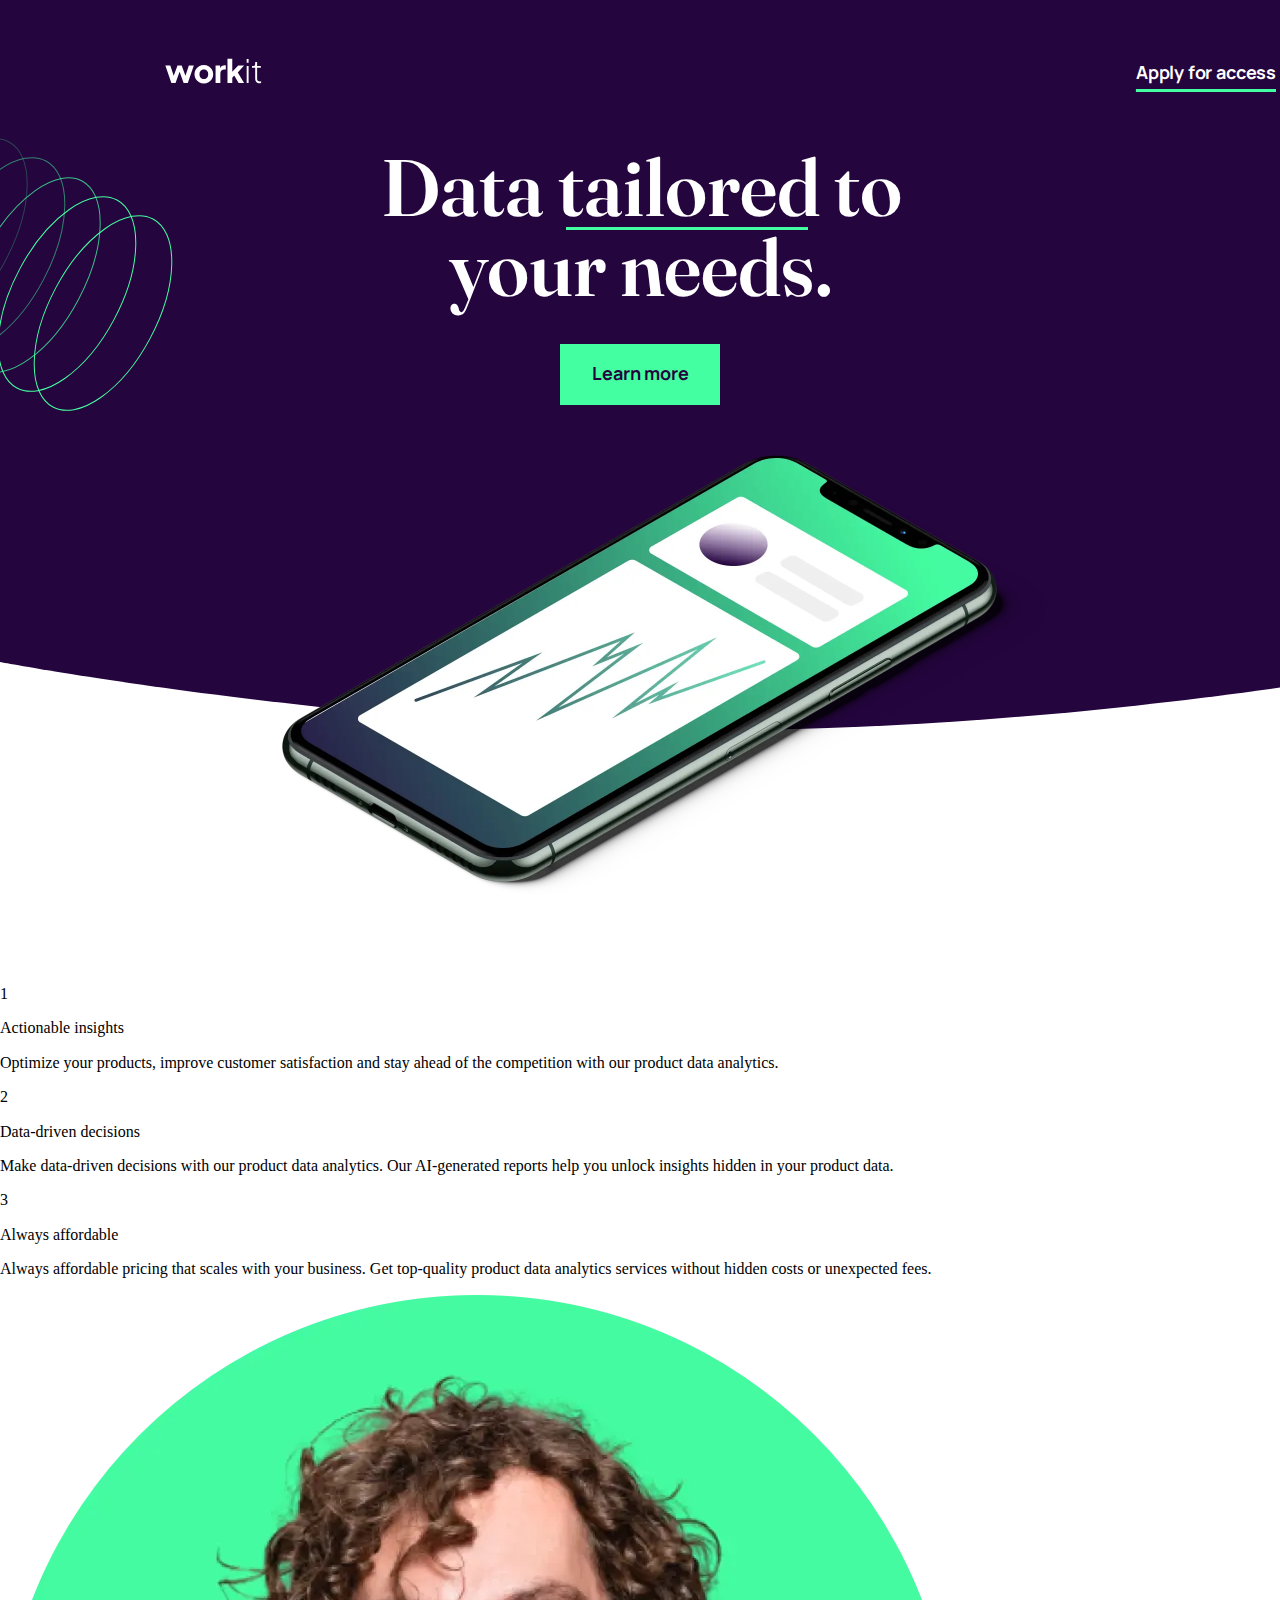
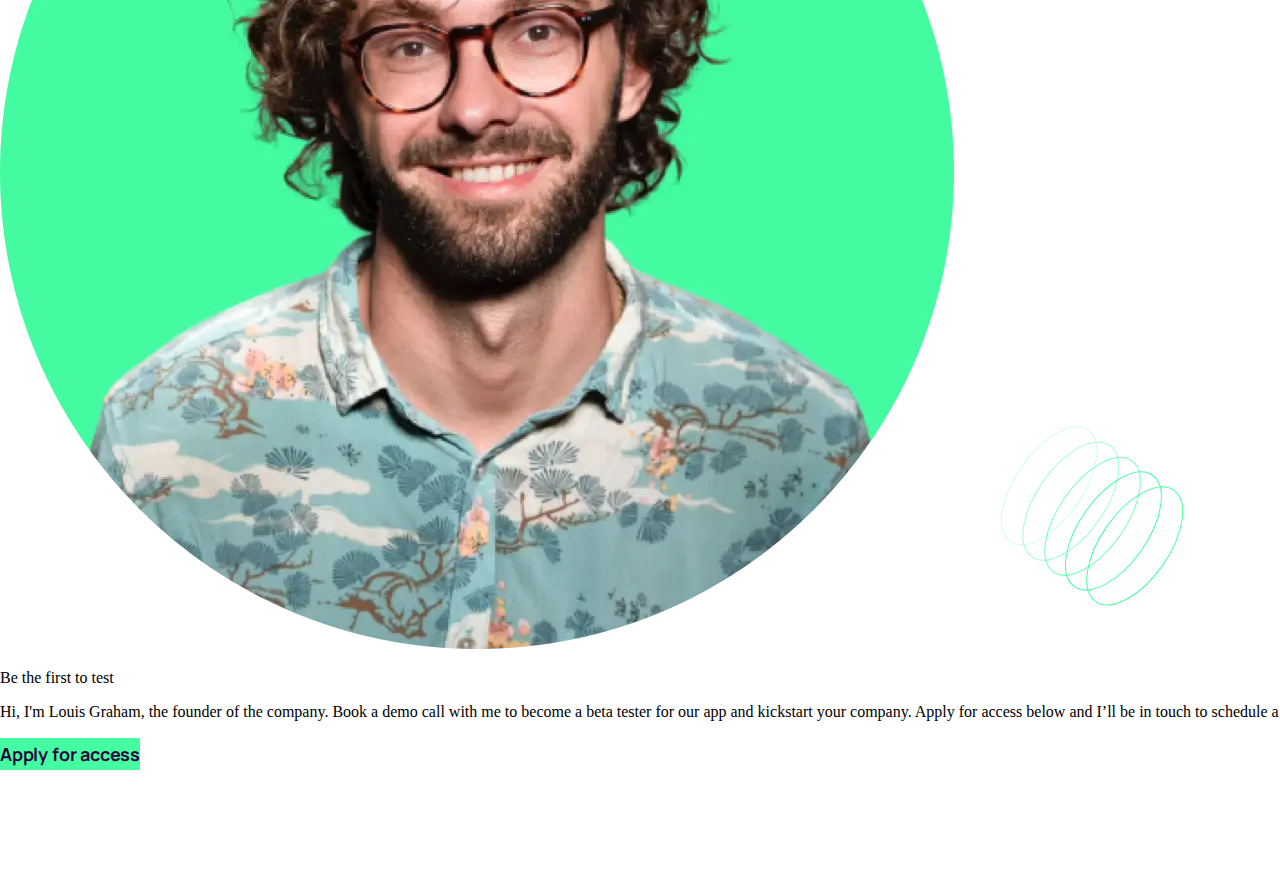
==== index.html @ c95241c6 "Initial commit" ====
<!DOCTYPE html>
<html lang="en">

<head>
  <meta charset="UTF-8">
  <meta name="viewport" content="width=device-width, initial-scale=1.0">
  <link rel="icon" type="image/png" sizes="32x32" href="./assets/images/favicon-32x32.png">
  <link rel="stylesheet" type="text/css" href="normalize.css">
  <link rel="stylesheet" type="text/css" href="style.css">
  <link rel="preconnect" href="https://fonts.googleapis.com">
<link rel="preconnect" href="https://fonts.gstatic.com" crossorigin>
<link href="https://fonts.googleapis.com/css2?family=Fraunces:opsz,wght@9..144,600&family=Manrope:wght@400;700&display=swap" rel="stylesheet">

  <title>Frontend Mentor | Workit landing page</title>
</head>

<body>
  <div class="header">
    <div id="test">
      <img class="logo" id="upperLogo" src="assets/images/logo-light.svg" alt="lightLogo">
      <button class="secondaryButton" id="upperApply">
        Apply for access
      </button>   
    </div>
      
    <div class="heading">
      <h1 class="headingL">
        Data <span id="headingDeco">tailored</span> to <span id="headerBreak">your needs.</span>
      </h1>
    </div>    
    <img id="leftShape" src="assets/images/bg-pattern-1.svg" alt="bg pattern 1">
    <img id="rightShape" src="assets/images/bg-pattern-2.svg" alt="bg pattern 2">
    <button class="primaryButton" id="learnMore">
      Learn more
    </button>
    <img id="phone" src="assets/images/image-hero.webp" alt="phone hero">
  </div>
  <div class="benefits">
    <div class="circle" id="leftCircle">
      <div class="bodyText" id="leftNumber">
        1
      </div>
      <div class="benefitTexts" id="leftBenefit">
        <p class="headingS" id="leftHeading">
          Actionable insights
        </p>
        <p class="bodyText" id="leftBody">
          Optimize your products, improve customer satisfaction and stay ahead of the competition
          with our product data analytics.
        </p>
      </div>
    </div>

    <div class="circle" id="centerCircle">
      <div class="bodyText" id="leftNumber">
        2
      </div>
      <div class="benefitTexts" id="centerBenefit">
        <p class="headingS" id="centerHeading">
          Data-driven decisions
        </p>
        <p class="bodyText" id="centerBody">
          Make data-driven decisions with our product data analytics. Our AI-generated reports help
          you unlock insights hidden in your product data.
        </p>
      </div>
    </div>

    <div class="circle" id="rightCircle">
      <div class="bodyText" id="leftNumber">
        3
      </div>
      <div class="benefitTexts" id="rightBenefit">
        <p class="headingS" id="rightHeading">
          Always affordable
        </p>
        <p class="bodyText" id="rightBody">
          Always affordable pricing that scales with your business. Get top-quality product data
          analytics services without hidden costs or unexpected fees.
        </p>
      </div>
    </div>
  </div>
  <div class="founder">
    <img id="founderImg" src="assets/images/image-founder.webp" alt="founder img">
    <div id="founderTextBox">
      <p class="headingM">
        Be the first to test
      </p>
      <p class="bodyText">
        Hi, I'm Louis Graham, the founder of the company. Book a demo call with me to become a
        beta tester for our app and kickstart your company. Apply for access below and I’ll be
        in touch to schedule a call.
      </p>
      <button class="primaryButton" id="bottomApply">
        Apply for access
      </button>
      <img id="centerShape" src="assets/images/bg-pattern-3.svg" alt="bg pattern 3">
    </div>
  </div>
</body>

</html>
---- style.css ----
body {    
    margin: 0;
    overflow-x: hidden;
    width: 1440px;
    height: 2494px;
    display: flex;
    flex-direction: column;
}


.header {    
    background-image: url(assets/images/exports/Rectangle.svg);
    background-size:cover;
    width: 100vw;
    height: 730px;
    display: flex;
    flex-direction: column;    
    margin-bottom: 255px;
}

#test {
    display: flex;
}
    
#upperLogo { 
    flex-shrink: 0;
    margin-top: 53px;
    margin-left: 165px;
    margin-right: 873.89px;
}

button{
    padding: 0;
    background-color: unset;
    border: unset;
}

.secondaryButton {    
    color: var(--white, #FFF);
    font-family: 'Manrope';
    font-size: 18px;
    font-style: normal;
    font-weight: 700;
    line-height:  177.778%;
    letter-spacing: -0.18px;
    text-decoration: underline;
    text-decoration-thickness: 3px;
    text-decoration-color: #44FFA1;
    text-underline-offset: 10px;
}

.primaryButton {
    background-color: #44FFA1;
    color: #24053E;
    text-align: center;
    font-family: Manrope;
    font-size: 18px;
    font-style: normal;
    font-weight: 700;
    line-height: 32px;
    letter-spacing: -0.18px;
}

.heading {
    align-self: center;
    width: 635px;
    height: 160px;
    margin-top: 5px;
    margin-left: 2px;
    margin-bottom: 90px;
}
.headingL {
    color: #FFF;
    text-align: center;
    font-feature-settings: 'clig' off, 'liga' off;
    font-family: Fraunces;
    font-size: 80px;
    font-style: normal;
    font-weight: 600;
    line-height: 80px;
}

#headingDeco {
    display: inline-block;
    position: relative;    
}

#headingDeco::after {
    content:"";
    height: 3px;
    width: 92.5%;
    position: absolute;
    background-color: #44FFA1;
    left: 8px;
    bottom: -3px;
    align-self: center;
}

#headerBreak {
    display: inline-block;
}

#upperApply {
    margin-top: 57px;
}

#learnMore {
    align-self: center;
    padding-top: 13px;
    padding-right: 31.5px;
    padding-bottom: 16px;
    padding-left: 32.5px;
    margin-bottom: 50px;
}

#leftShape {
    position: absolute;
    top: 116.12px;
    left: -139px;
}

#centerShape {
    position: absolute;
    top: 2010px;
    left: 982.01px;
}

#rightShape {
    position: absolute;
    top: 314.07px;
    left: 1315.4px;
}

#phone {
    width: 767px;
    align-self: center;
    margin-left: 50px;
}
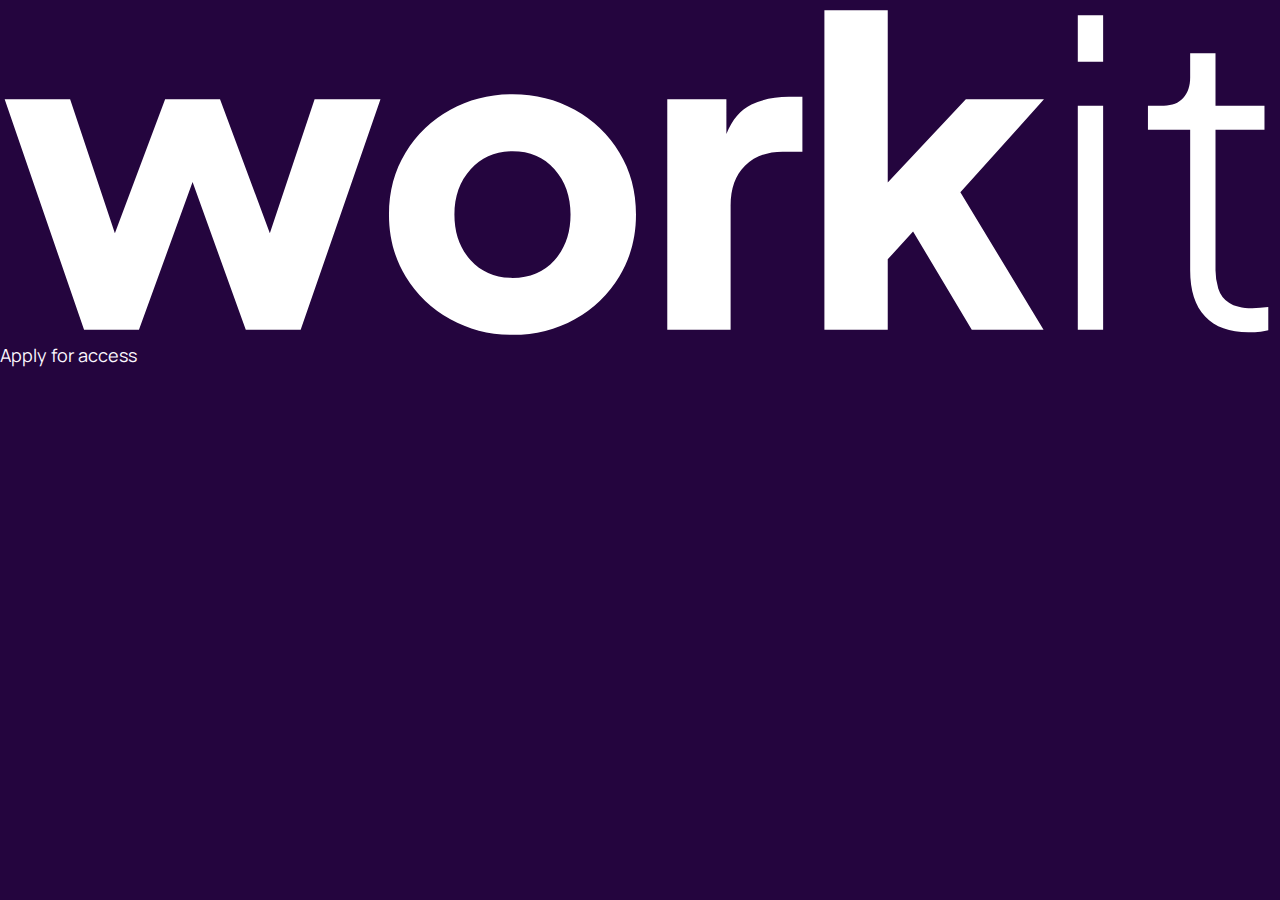
==== commit d5f15df6: "unFinished" ====
--- a/index.html
+++ b/index.html
@@ -4,100 +4,74 @@
 <head>
   <meta charset="UTF-8">
   <meta name="viewport" content="width=device-width, initial-scale=1.0">
-  <link rel="icon" type="image/png" sizes="32x32" href="./assets/images/favicon-32x32.png">
-  <link rel="stylesheet" type="text/css" href="normalize.css">
+  <link 
+    rel="icon"
+    type="image/png"
+    sizes="32x32"
+    href="./assets/images/favicon-32x32.png"
+  />
+  <link rel="stylesheet" type="text/css" href="reset.css">
   <link rel="stylesheet" type="text/css" href="style.css">
   <link rel="preconnect" href="https://fonts.googleapis.com">
-<link rel="preconnect" href="https://fonts.gstatic.com" crossorigin>
-<link href="https://fonts.googleapis.com/css2?family=Fraunces:opsz,wght@9..144,600&family=Manrope:wght@400;700&display=swap" rel="stylesheet">
+  <link rel="preconnect" href="https://fonts.gstatic.com" crossorigin>
+  <link
+    href="https://fonts.googleapis.com/css2?family=Fraunces:opsz,wght@9..144,600&family=Manrope:wght@400;700&display=swap"
+    rel="stylesheet"
+  >
 
   <title>Frontend Mentor | Workit landing page</title>
+
 </head>
 
 <body>
-  <div class="header">
-    <div id="test">
-      <img class="logo" id="upperLogo" src="assets/images/logo-light.svg" alt="lightLogo">
-      <button class="secondaryButton" id="upperApply">
-        Apply for access
-      </button>   
-    </div>
-      
-    <div class="heading">
-      <h1 class="headingL">
-        Data <span id="headingDeco">tailored</span> to <span id="headerBreak">your needs.</span>
-      </h1>
-    </div>    
-    <img id="leftShape" src="assets/images/bg-pattern-1.svg" alt="bg pattern 1">
-    <img id="rightShape" src="assets/images/bg-pattern-2.svg" alt="bg pattern 2">
-    <button class="primaryButton" id="learnMore">
-      Learn more
-    </button>
-    <img id="phone" src="assets/images/image-hero.webp" alt="phone hero">
-  </div>
-  <div class="benefits">
-    <div class="circle" id="leftCircle">
-      <div class="bodyText" id="leftNumber">
-        1
-      </div>
-      <div class="benefitTexts" id="leftBenefit">
-        <p class="headingS" id="leftHeading">
-          Actionable insights
-        </p>
-        <p class="bodyText" id="leftBody">
-          Optimize your products, improve customer satisfaction and stay ahead of the competition
-          with our product data analytics.
-        </p>
-      </div>
-    </div>
+    <header>
+        <img 
+          class="lightlogo" 
+          src="assets/images/logo-light.svg" 
+          alt="workit light logo"
+        >
+        <a class="primaryButton" id="upperButton">
+          <span class="primaryButtonText">
+            Apply for access
+          </span>
+        </a>
+    </header>
 
-    <div class="circle" id="centerCircle">
-      <div class="bodyText" id="leftNumber">
-        2
-      </div>
-      <div class="benefitTexts" id="centerBenefit">
-        <p class="headingS" id="centerHeading">
-          Data-driven decisions
-        </p>
-        <p class="bodyText" id="centerBody">
-          Make data-driven decisions with our product data analytics. Our AI-generated reports help
-          you unlock insights hidden in your product data.
-        </p>
-      </div>
-    </div>
-
-    <div class="circle" id="rightCircle">
-      <div class="bodyText" id="leftNumber">
-        3
-      </div>
-      <div class="benefitTexts" id="rightBenefit">
-        <p class="headingS" id="rightHeading">
-          Always affordable
-        </p>
-        <p class="bodyText" id="rightBody">
-          Always affordable pricing that scales with your business. Get top-quality product data
-          analytics services without hidden costs or unexpected fees.
-        </p>
-      </div>
-    </div>
-  </div>
-  <div class="founder">
-    <img id="founderImg" src="assets/images/image-founder.webp" alt="founder img">
-    <div id="founderTextBox">
-      <p class="headingM">
-        Be the first to test
-      </p>
-      <p class="bodyText">
-        Hi, I'm Louis Graham, the founder of the company. Book a demo call with me to become a
-        beta tester for our app and kickstart your company. Apply for access below and I’ll be
-        in touch to schedule a call.
-      </p>
-      <button class="primaryButton" id="bottomApply">
-        Apply for access
-      </button>
-      <img id="centerShape" src="assets/images/bg-pattern-3.svg" alt="bg pattern 3">
-    </div>
-  </div>
 </body>
 
-</html>+</html>
+
+<!-- Apply for access
+  
+    Data tailored to your needs.
+  
+    Learn more
+    
+    1
+  
+    Actionable insights
+    
+    Optimize your products, improve customer satisfaction and stay ahead of the competition 
+    with our product data analytics.
+  
+    2
+  
+    Data-driven decisions
+  
+    Make data-driven decisions with our product data analytics. Our AI-generated reports help 
+    you unlock insights hidden in your product data.
+  
+    3
+  
+    Always affordable
+  
+    Always affordable pricing that scales with your business. Get top-quality product data 
+    analytics services without hidden costs or unexpected fees.
+  
+    Be the first to test
+  
+    Hi, I'm Louis Graham, the founder of the company. Book a demo call with me to become a 
+    beta tester for our app and kickstart your company. Apply for access below and I’ll be 
+    in touch to schedule a call.
+  
+    Apply for access -->--- a/style.css
+++ b/style.css
@@ -1,142 +1,71 @@
-body {    
-    margin: 0;
-    overflow-x: hidden;
-    width: 1440px;
-    height: 2494px;
-    display: flex;
-    flex-direction: column;
+@import url('https://fonts.googleapis.com/css2?family=Fraunces:opsz,wght@9..144,600&family=Manrope:wght@400;700&display=swap');
+
+:root {
+    --color-primary:  #24053E;
+    --color-secondary: #44FFA1;
+    --color-dark: #584D62;
+    --color-light: #FCF8FF;
+    --color-white: #FFFFFF;
 }
 
-
-.header {    
-    background-image: url(assets/images/exports/Rectangle.svg);
-    background-size:cover;
-    width: 100vw;
-    height: 730px;
-    display: flex;
-    flex-direction: column;    
-    margin-bottom: 255px;
+*{
+    margin: 0;
+    padding: 0;
+    outline: 0;
+    appearance: 0;
+    border: 0;
+    text-decoration: none;
+    box-sizing: border-box;
 }
 
-#test {
-    display: flex;
-}
-    
-#upperLogo { 
-    flex-shrink: 0;
-    margin-top: 53px;
-    margin-left: 165px;
-    margin-right: 873.89px;
+html {
+    font-size: 18px;
 }
 
-button{
-    padding: 0;
-    background-color: unset;
-    border: unset;
+body {
+    width: 100vw;
+    height: 100vh;
+    font-family: 'Manrope', sans-serif;
+    font-size: 1rem;
+    user-select: none;;
+    overflow-x: hidden;
+    background-color: var(--color-primary);
 }
 
-.secondaryButton {    
-    color: var(--white, #FFF);
-    font-family: 'Manrope';
-    font-size: 18px;
-    font-style: normal;
-    font-weight: 700;
-    line-height:  177.778%;
-    letter-spacing: -0.18px;
-    text-decoration: underline;
-    text-decoration-thickness: 3px;
-    text-decoration-color: #44FFA1;
-    text-underline-offset: 10px;
+a {
+    color: var(--color-light);
 }
 
-.primaryButton {
-    background-color: #44FFA1;
-    color: #24053E;
-    text-align: center;
-    font-family: Manrope;
-    font-size: 18px;
-    font-style: normal;
-    font-weight: 700;
-    line-height: 32px;
-    letter-spacing: -0.18px;
+img {
+    display: block;
+    width: 100%;
+    object-fit: cover;
 }
 
-.heading {
-    align-self: center;
-    width: 635px;
-    height: 160px;
-    margin-top: 5px;
-    margin-left: 2px;
-    margin-bottom: 90px;
-}
-.headingL {
-    color: #FFF;
-    text-align: center;
-    font-feature-settings: 'clig' off, 'liga' off;
-    font-family: Fraunces;
-    font-size: 80px;
+h1 {
+    font-family: 'Fraunces';
+    font-size: 4.45em;
     font-style: normal;
     font-weight: 600;
-    line-height: 80px;
+    line-height: 100%;
 }
 
-#headingDeco {
-    display: inline-block;
-    position: relative;    
+h2 {
+    font-family: 'Fraunces';
+    font-size: 3.1rem;
+    font-style: normal;
+    font-weight: 600;
+    line-height: 114.286%;
 }
 
-#headingDeco::after {
-    content:"";
-    height: 3px;
-    width: 92.5%;
-    position: absolute;
-    background-color: #44FFA1;
-    left: 8px;
-    bottom: -3px;
-    align-self: center;
+h3 {
+    font-family: 'Fraunces';
+    font-size: 1.78rem;
+    font-style: normal;
+    font-weight: 600;
+    line-height: 125%;
 }
 
-#headerBreak {
-    display: inline-block;
-}
-
-#upperApply {
-    margin-top: 57px;
-}
-
-#learnMore {
-    align-self: center;
-    padding-top: 13px;
-    padding-right: 31.5px;
-    padding-bottom: 16px;
-    padding-left: 32.5px;
-    margin-bottom: 50px;
-}
-
-#leftShape {
-    position: absolute;
-    top: 116.12px;
-    left: -139px;
-}
-
-#centerShape {
-    position: absolute;
-    top: 2010px;
-    left: 982.01px;
-}
-
-#rightShape {
-    position: absolute;
-    top: 314.07px;
-    left: 1315.4px;
-}
-
-#phone {
-    width: 767px;
-    align-self: center;
-    margin-left: 50px;
-}
-
-
-
-
+p {
+    color: var(--color-primary)
+}